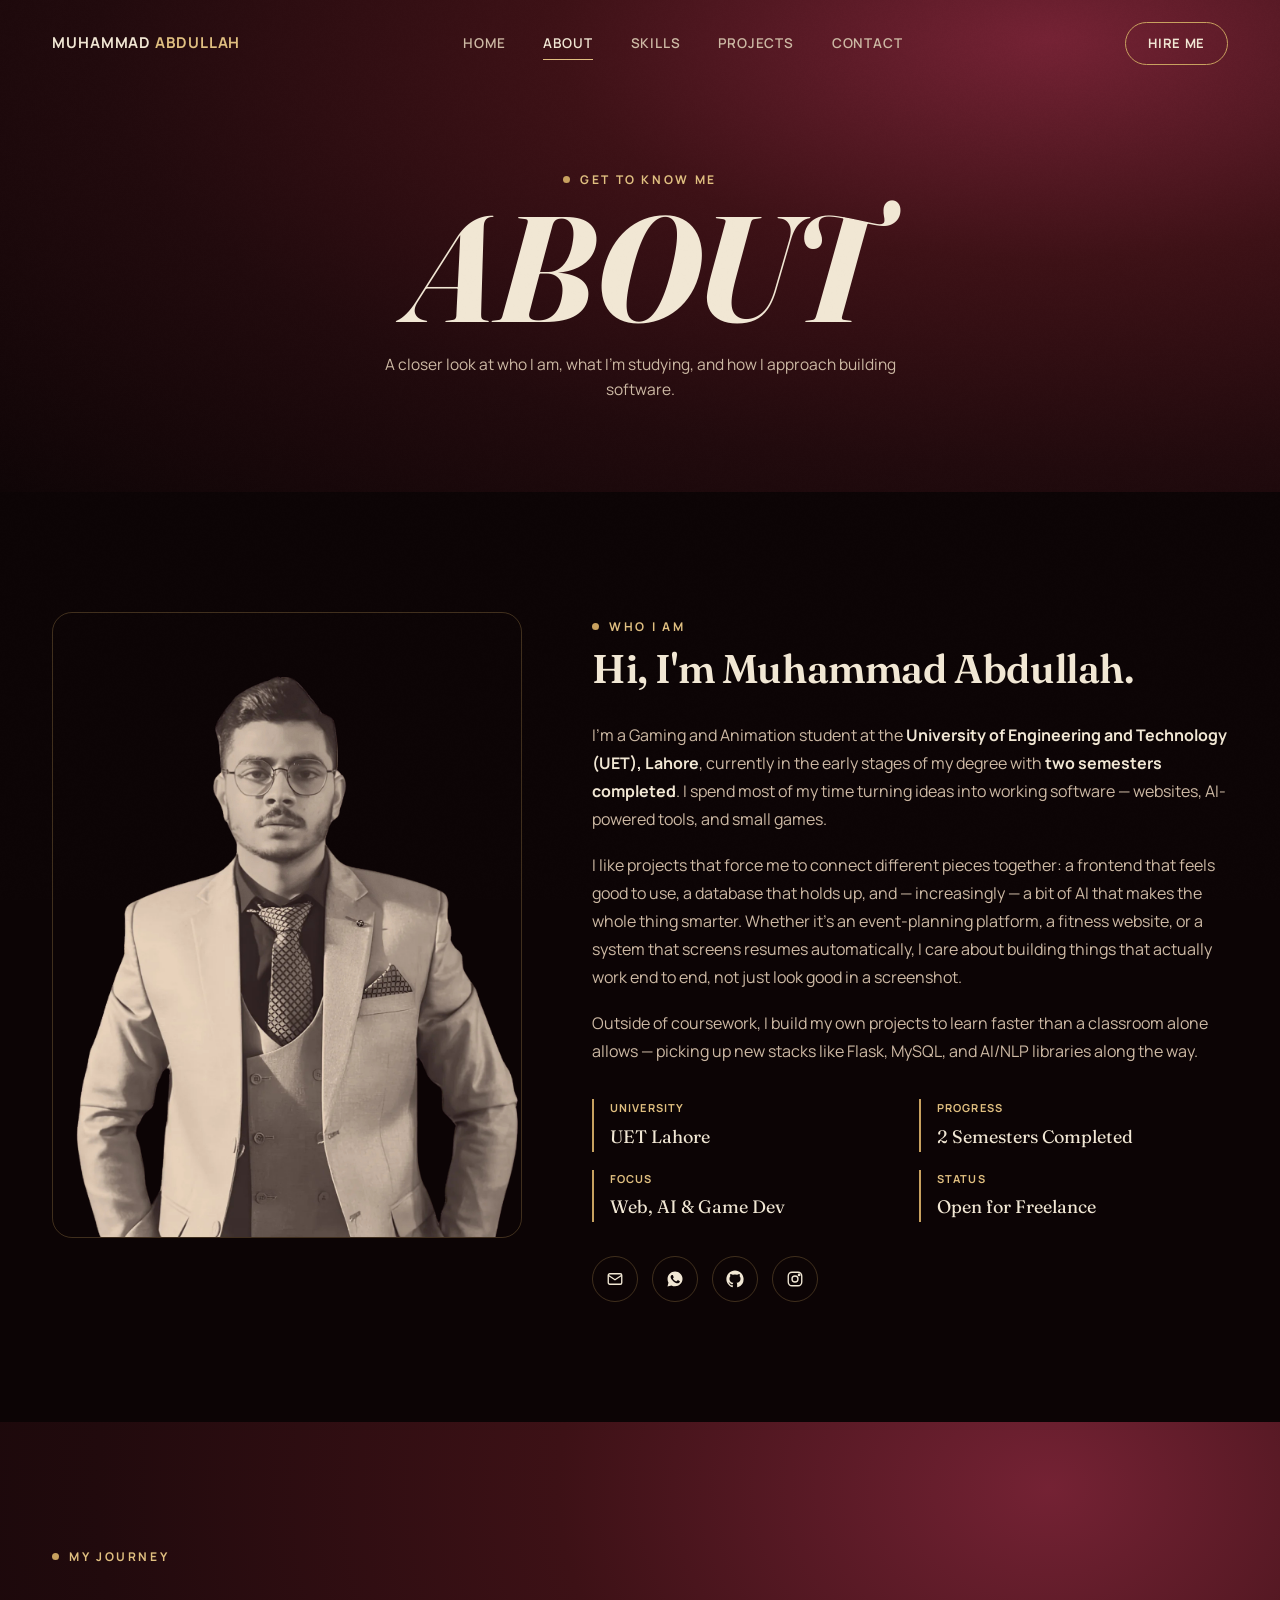
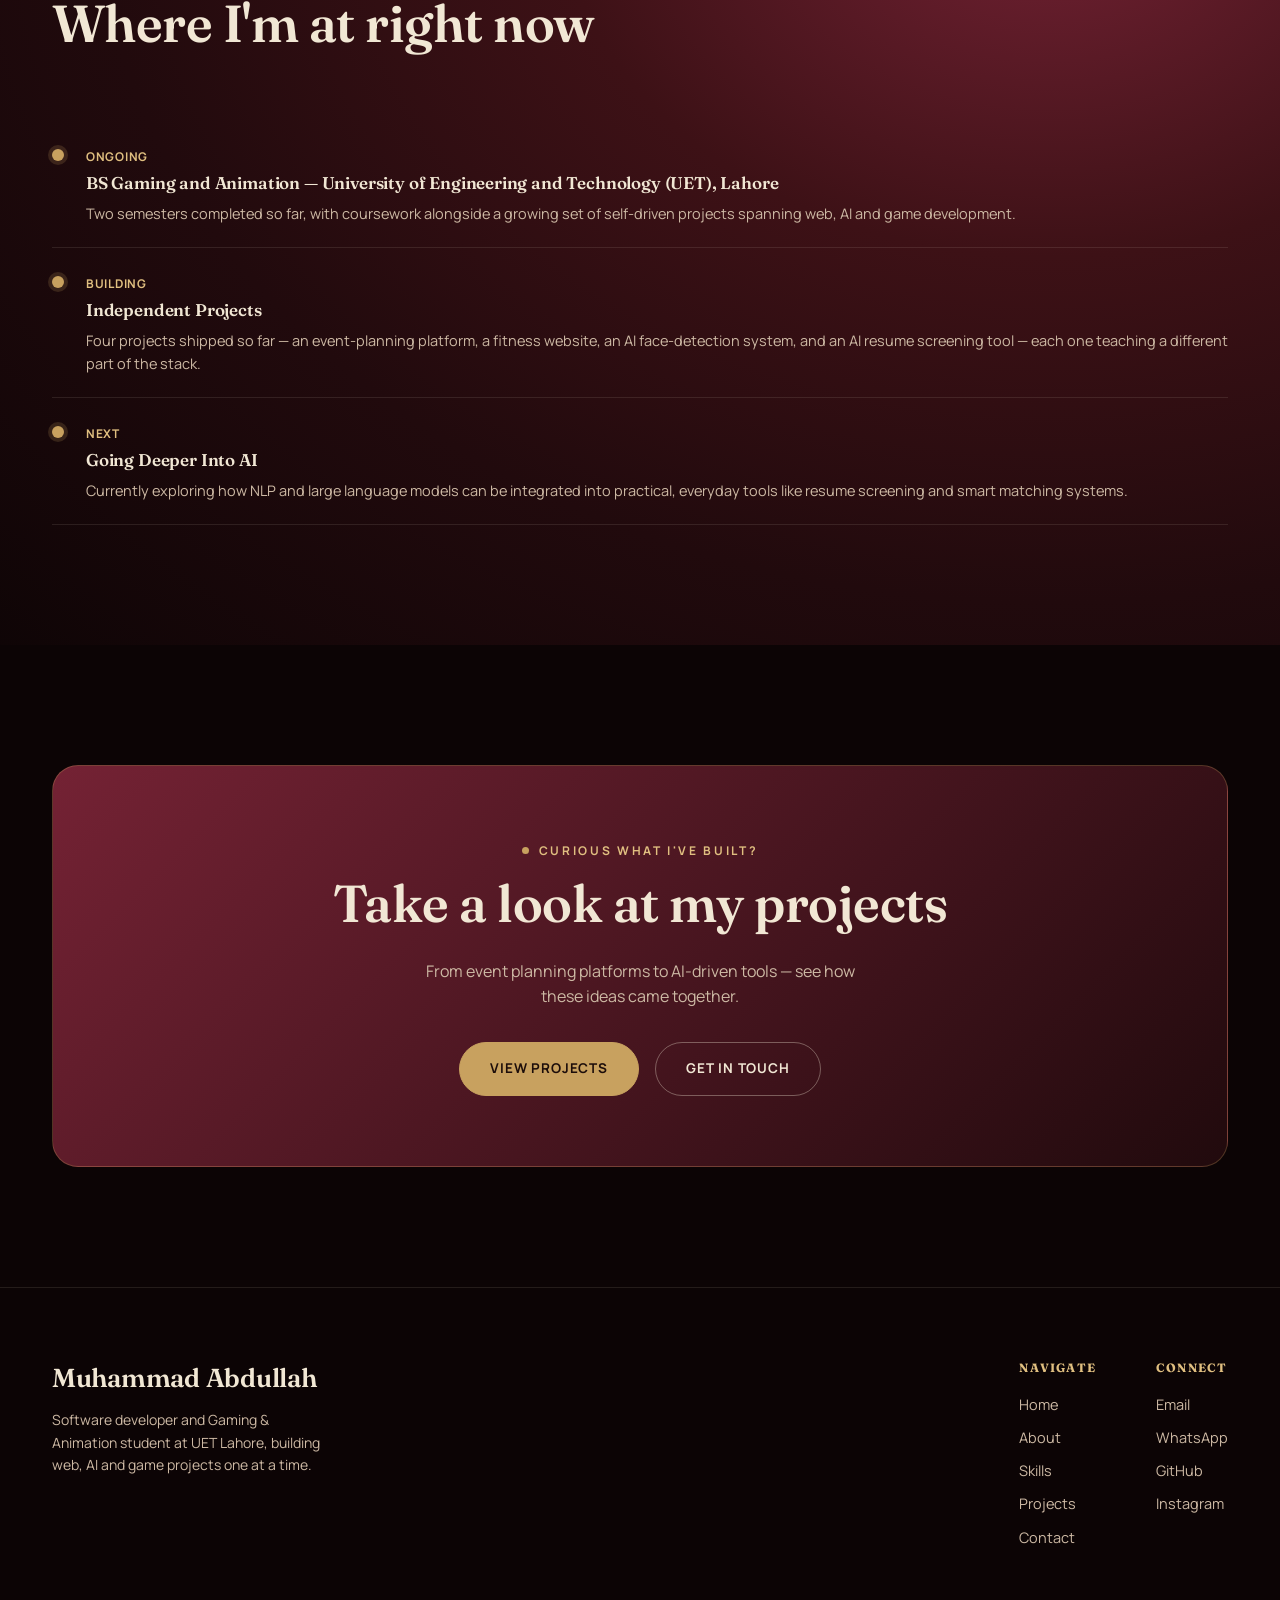
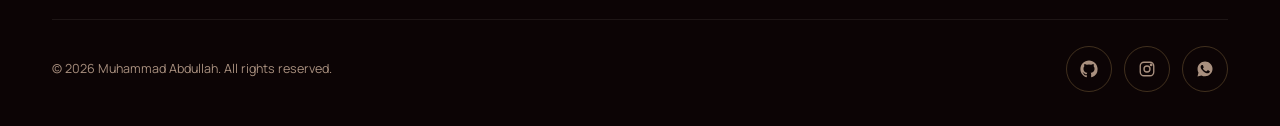
==== about.html @ 15fcba0d "PROTFOLIO" ====
<!DOCTYPE html>
<html lang="en">
<head>
<meta charset="UTF-8">
<meta name="viewport" content="width=device-width, initial-scale=1.0">
<title>About — Muhammad Abdullah</title>
<meta name="description" content="Muhammad Abdullah is a Gaming and Animation student at UET Lahore building web platforms, AI tools and games.">
<link rel="icon" type="image/svg+xml" href="assets/img/favicon.svg">
<link rel="stylesheet" href="css/style.css">
</head>
<body>
<div class="grain"></div>

<nav class="site-nav">
  <div class="wrap nav-inner">
    <a href="index.html" class="logo-mark">
      <span class="logo-text">Muhammad <span>Abdullah</span></span>
    </a>
    <div class="nav-links">
      <a href="index.html">Home</a>
      <a href="about.html">About</a>
      <a href="skills.html">Skills</a>
      <a href="projects.html">Projects</a>
      <a href="contact.html">Contact</a>
    </div>
    <a href="contact.html" class="nav-cta">Hire Me</a>
    <button class="burger" aria-label="Open menu"><span></span><span></span><span></span></button>
  </div>
</nav>

<div class="mobile-menu">
  <a href="index.html">Home</a>
  <a href="about.html">About</a>
  <a href="skills.html">Skills</a>
  <a href="projects.html">Projects</a>
  <a href="contact.html">Contact</a>
</div>

<section class="page-hero bg-maroon">
  <div class="wrap">
    <span class="eyebrow" style="justify-content:center;">Get To Know Me</span>
    <h1 class="hero-giant">ABOUT</h1>
    <p class="page-hero-sub">A closer look at who I am, what I'm studying, and how I approach building software.</p>
  </div>
</section>

<section class="section-pad bg-void">
  <div class="wrap about-grid">
    <div class="about-photo reveal">
      <img src="assets/img/profile/me-duotone.png" alt="Muhammad Abdullah">
    </div>
    <div class="about-text reveal reveal-delay-1">
      <span class="eyebrow">Who I Am</span>
      <h2>Hi, I'm Muhammad Abdullah.</h2>
      <p>I'm a Gaming and Animation student at the <strong>University of Engineering and Technology (UET), Lahore</strong>, currently in the early stages of my degree with <strong>two semesters completed</strong>. I spend most of my time turning ideas into working software — websites, AI-powered tools, and small games.</p>
      <p>I like projects that force me to connect different pieces together: a frontend that feels good to use, a database that holds up, and — increasingly — a bit of AI that makes the whole thing smarter. Whether it's an event-planning platform, a fitness website, or a system that screens resumes automatically, I care about building things that actually work end to end, not just look good in a screenshot.</p>
      <p>Outside of coursework, I build my own projects to learn faster than a classroom alone allows — picking up new stacks like Flask, MySQL, and AI/NLP libraries along the way.</p>

      <div class="fact-grid">
        <div class="fact-item">
          <div class="fl">University</div>
          <div class="fv">UET Lahore</div>
        </div>
        <div class="fact-item">
          <div class="fl">Progress</div>
          <div class="fv">2 Semesters Completed</div>
        </div>
        <div class="fact-item">
          <div class="fl">Focus</div>
          <div class="fv">Web, AI &amp; Game Dev</div>
        </div>
        <div class="fact-item">
          <div class="fl">Status</div>
          <div class="fv">Open for Freelance</div>
        </div>
      </div>

      <div class="about-socials">
        <a class="soc-btn" href="mailto:abdullah.sheikh6471468@gmail.com" aria-label="Email"><svg viewBox="0 0 24 24" fill="none" stroke="currentColor" stroke-width="1.8"><rect x="3" y="5" width="18" height="14" rx="2"></rect><path d="M3 7l9 6 9-6"></path></svg></a>
        <a class="soc-btn" href="https://wa.me/923330480775" target="_blank" rel="noopener" aria-label="WhatsApp"><svg viewBox="0 0 24 24" fill="currentColor"><path d="M12.04 2c-5.5 0-10 4.5-10 10 0 1.77.46 3.43 1.26 4.87L2 22l5.3-1.4a10 10 0 0 0 4.74 1.2h.01c5.5 0 10-4.5 10-10s-4.5-9.8-10.01-9.8zm5.86 14.2c-.25.7-1.45 1.35-2 1.44-.5.08-1.14.1-1.84-.12-.42-.13-.97-.32-1.67-.62-2.94-1.27-4.86-4.24-5-4.44-.15-.2-1.2-1.6-1.2-3.04 0-1.45.76-2.16 1.03-2.45.27-.3.6-.37.8-.37h.58c.18 0 .43-.07.67.51.25.6.85 2.08.92 2.23.08.15.13.33.02.53-.1.2-.16.33-.3.5-.16.2-.32.44-.46.6-.15.15-.3.32-.13.62.17.3.78 1.28 1.67 2.07 1.15 1.02 2.13 1.34 2.44 1.49.3.15.48.13.66-.07.2-.2.8-.9 1.02-1.22.2-.3.42-.25.7-.15.28.1 1.76.83 2.06.98.3.15.5.22.57.35.08.13.08.75-.17 1.45z"></path></svg></a>
        <a class="soc-btn" href="https://github.com/abdullahsheikh6471468-byte" target="_blank" rel="noopener" aria-label="GitHub"><svg viewBox="0 0 24 24" fill="currentColor"><path d="M12 .5C5.73.5.5 5.73.5 12c0 5.08 3.29 9.39 7.86 10.91.57.1.78-.25.78-.55 0-.27-.01-1.17-.02-2.12-3.2.7-3.88-1.36-3.88-1.36-.52-1.33-1.28-1.68-1.28-1.68-1.04-.71.08-.7.08-.7 1.15.08 1.76 1.18 1.76 1.18 1.03 1.75 2.7 1.25 3.36.95.1-.75.4-1.25.72-1.54-2.56-.29-5.25-1.28-5.25-5.7 0-1.26.45-2.29 1.18-3.1-.12-.29-.51-1.46.11-3.05 0 0 .97-.31 3.18 1.18a11 11 0 0 1 5.79 0c2.2-1.49 3.17-1.18 3.17-1.18.63 1.59.24 2.76.12 3.05.74.81 1.18 1.84 1.18 3.1 0 4.43-2.7 5.41-5.27 5.69.41.36.78 1.07.78 2.16 0 1.56-.01 2.82-.01 3.2 0 .3.2.66.79.55A11.5 11.5 0 0 0 23.5 12C23.5 5.73 18.27.5 12 .5z"></path></svg></a>
        <a class="soc-btn" href="https://www.instagram.com/abdullah._.sheikh11/" target="_blank" rel="noopener" aria-label="Instagram"><svg viewBox="0 0 24 24" fill="none" stroke="currentColor" stroke-width="1.8"><rect x="3" y="3" width="18" height="18" rx="5"></rect><circle cx="12" cy="12" r="4"></circle><circle cx="17.5" cy="6.5" r="1"></circle></svg></a>
      </div>
    </div>
  </div>
</section>

<section class="section-pad bg-maroon">
  <div class="wrap">
    <div class="section-head reveal">
      <span class="eyebrow">My Journey</span>
      <h2>Where I'm at right now</h2>
    </div>
    <div class="timeline">
      <div class="tl-item reveal">
        <div class="tl-dot"></div>
        <div>
          <span>Ongoing</span>
          <h4>BS Gaming and Animation — University of Engineering and Technology (UET), Lahore</h4>
          <p>Two semesters completed so far, with coursework alongside a growing set of self-driven projects spanning web, AI and game development.</p>
        </div>
      </div>
      <div class="tl-item reveal reveal-delay-1">
        <div class="tl-dot"></div>
        <div>
          <span>Building</span>
          <h4>Independent Projects</h4>
          <p>Four projects shipped so far — an event-planning platform, a fitness website, an AI face-detection system, and an AI resume screening tool — each one teaching a different part of the stack.</p>
        </div>
      </div>
      <div class="tl-item reveal reveal-delay-2">
        <div class="tl-dot"></div>
        <div>
          <span>Next</span>
          <h4>Going Deeper Into AI</h4>
          <p>Currently exploring how NLP and large language models can be integrated into practical, everyday tools like resume screening and smart matching systems.</p>
        </div>
      </div>
    </div>
  </div>
</section>

<section class="section-pad bg-void">
  <div class="wrap">
    <div class="cta-band reveal">
      <span class="eyebrow" style="justify-content:center;">Curious What I've Built?</span>
      <h2>Take a look at my projects</h2>
      <p>From event planning platforms to AI-driven tools — see how these ideas came together.</p>
      <div class="btn-row">
        <a href="projects.html" class="btn btn-primary">View Projects</a>
        <a href="contact.html" class="btn btn-outline">Get in Touch</a>
      </div>
    </div>
  </div>
</section>

<footer class="site-footer bg-void">
  <div class="wrap">
    <div class="footer-top">
      <div class="footer-brand">
        <h3>Muhammad Abdullah</h3>
        <p>Software developer and Gaming & Animation student at UET Lahore, building web, AI and game projects one at a time.</p>
      </div>
      <div class="footer-links">
        <div class="footer-col">
          <h4>Navigate</h4>
          <a href="index.html">Home</a>
          <a href="about.html">About</a>
          <a href="skills.html">Skills</a>
          <a href="projects.html">Projects</a>
          <a href="contact.html">Contact</a>
        </div>
        <div class="footer-col">
          <h4>Connect</h4>
          <a href="mailto:abdullah.sheikh6471468@gmail.com">Email</a>
          <a href="https://wa.me/923330480775" target="_blank" rel="noopener">WhatsApp</a>
          <a href="https://github.com/abdullahsheikh6471468-byte" target="_blank" rel="noopener">GitHub</a>
          <a href="https://www.instagram.com/abdullah._.sheikh11/" target="_blank" rel="noopener">Instagram</a>
        </div>
      </div>
    </div>
    <div class="footer-bottom">
      <span>&copy; 2026 Muhammad Abdullah. All rights reserved.</span>
      <div class="footer-socials">
        <a class="soc-btn" href="https://github.com/abdullahsheikh6471468-byte" target="_blank" rel="noopener" aria-label="GitHub"><svg viewBox="0 0 24 24" fill="currentColor"><path d="M12 .5C5.73.5.5 5.73.5 12c0 5.08 3.29 9.39 7.86 10.91.57.1.78-.25.78-.55 0-.27-.01-1.17-.02-2.12-3.2.7-3.88-1.36-3.88-1.36-.52-1.33-1.28-1.68-1.28-1.68-1.04-.71.08-.7.08-.7 1.15.08 1.76 1.18 1.76 1.18 1.03 1.75 2.7 1.25 3.36.95.1-.75.4-1.25.72-1.54-2.56-.29-5.25-1.28-5.25-5.7 0-1.26.45-2.29 1.18-3.1-.12-.29-.51-1.46.11-3.05 0 0 .97-.31 3.18 1.18a11 11 0 0 1 5.79 0c2.2-1.49 3.17-1.18 3.17-1.18.63 1.59.24 2.76.12 3.05.74.81 1.18 1.84 1.18 3.1 0 4.43-2.7 5.41-5.27 5.69.41.36.78 1.07.78 2.16 0 1.56-.01 2.82-.01 3.2 0 .3.2.66.79.55A11.5 11.5 0 0 0 23.5 12C23.5 5.73 18.27.5 12 .5z"></path></svg></a>
        <a class="soc-btn" href="https://www.instagram.com/abdullah._.sheikh11/" target="_blank" rel="noopener" aria-label="Instagram"><svg viewBox="0 0 24 24" fill="none" stroke="currentColor" stroke-width="1.8"><rect x="3" y="3" width="18" height="18" rx="5"></rect><circle cx="12" cy="12" r="4"></circle><circle cx="17.5" cy="6.5" r="1"></circle></svg></a>
        <a class="soc-btn" href="https://wa.me/923330480775" target="_blank" rel="noopener" aria-label="WhatsApp"><svg viewBox="0 0 24 24" fill="currentColor"><path d="M12.04 2c-5.5 0-10 4.5-10 10 0 1.77.46 3.43 1.26 4.87L2 22l5.3-1.4a10 10 0 0 0 4.74 1.2h.01c5.5 0 10-4.5 10-10s-4.5-9.8-10.01-9.8zm5.86 14.2c-.25.7-1.45 1.35-2 1.44-.5.08-1.14.1-1.84-.12-.42-.13-.97-.32-1.67-.62-2.94-1.27-4.86-4.24-5-4.44-.15-.2-1.2-1.6-1.2-3.04 0-1.45.76-2.16 1.03-2.45.27-.3.6-.37.8-.37h.58c.18 0 .43-.07.67.51.25.6.85 2.08.92 2.23.08.15.13.33.02.53-.1.2-.16.33-.3.5-.16.2-.32.44-.46.6-.15.15-.3.32-.13.62.17.3.78 1.28 1.67 2.07 1.15 1.02 2.13 1.34 2.44 1.49.3.15.48.13.66-.07.2-.2.8-.9 1.02-1.22.2-.3.42-.25.7-.15.28.1 1.76.83 2.06.98.3.15.5.22.57.35.08.13.08.75-.17 1.45z"></path></svg></a>
      </div>
    </div>
  </div>
</footer>

<script src="js/main.js"></script>
</body>
</html>
---- css/style.css ----
@import url('https://fonts.googleapis.com/css2?family=Fraunces:ital,opsz,wght@0,9..144,300..900;1,9..144,300..900&family=Manrope:wght@400;500;600;700;800&family=Caveat:wght@600;700&display=swap');
:root {
    --void: #0c0405;
    --maroon-deep: #210a0d;
    --maroon: #3d1116;
    --maroon-light: #5c1a22;
    --maroon-soft: #742234;
    --cream: #f1e7d4;
    --cream-dim: #cdb9a4;
    --cream-faint: #a9907f;
    --gold: #c8a15f;
    --gold-bright: #e0bf80;
    --ink: #1c0d0a;
    --glass: rgba(241, 231, 212, 0.06);
    --glass-brd: rgba(200, 161, 95, 0.28);
    --shadow-lg: 0 30px 60px -20px rgba(0, 0, 0, 0.55);
    --ease: cubic-bezier(.16, .84, .44, 1);
    --dur: .7s;
    --maxw: 1240px;
}

* {
    margin: 0;
    padding: 0;
    box-sizing: border-box;
}

html {
    scroll-behavior: smooth;
}

body {
    background: var(--void);
    color: var(--cream);
    font-family: 'Manrope', sans-serif;
    font-size: 16px;
    line-height: 1.6;
    overflow-x: hidden;
    -webkit-font-smoothing: antialiased;
}

img,
video {
    max-width: 100%;
    display: block;
}

a {
    color: inherit;
    text-decoration: none;
}

ul {
    list-style: none;
}

button {
    font-family: inherit;
    cursor: pointer;
    border: none;
    background: none;
    color: inherit;
}

.wrap {
    max-width: var(--maxw);
    margin: 0 auto;
    padding: 0 32px;
}

h1,
h2,
h3,
h4 {
    font-family: 'Fraunces', serif;
    font-weight: 600;
    letter-spacing: -0.01em;
    color: var(--cream);
}

.grain {
    position: fixed;
    inset: 0;
    background: url('../assets/img/noise.png');
    background-size: 220px 220px;
    opacity: 0.05;
    mix-blend-mode: overlay;
    pointer-events: none;
    z-index: 9999;
}

@media (prefers-reduced-motion: reduce) {
    * {
        animation-duration: .01ms !important;
        animation-iteration-count: 1 !important;
        transition-duration: .01ms !important;
        scroll-behavior: auto !important;
    }
}


/* ---------- Reveal on scroll ---------- */

.reveal {
    opacity: 0;
    transform: translateY(28px);
    transition: opacity .8s var(--ease), transform .8s var(--ease);
}

.reveal.is-visible {
    opacity: 1;
    transform: translateY(0);
}

.reveal-delay-1 {
    transition-delay: .08s;
}

.reveal-delay-2 {
    transition-delay: .16s;
}

.reveal-delay-3 {
    transition-delay: .24s;
}

.reveal-delay-4 {
    transition-delay: .32s;
}


/* ---------- Eyebrow / labels ---------- */

.eyebrow {
    display: inline-flex;
    align-items: center;
    gap: 10px;
    font-family: 'Manrope', sans-serif;
    font-size: 12px;
    font-weight: 700;
    letter-spacing: .22em;
    text-transform: uppercase;
    color: var(--gold-bright);
}

.eyebrow::before {
    content: '';
    width: 7px;
    height: 7px;
    border-radius: 50%;
    background: var(--gold);
    flex: none;
}

.eyebrow.dot-right::before {
    display: none;
}

.eyebrow.dot-right::after {
    content: '';
    width: 7px;
    height: 7px;
    border-radius: 50%;
    background: var(--gold);
    flex: none;
}


/* ---------- NAV ---------- */

.site-nav {
    position: fixed;
    top: 0;
    left: 0;
    right: 0;
    z-index: 1000;
    padding: 22px 0;
    transition: background .4s var(--ease), padding .4s var(--ease), box-shadow .4s var(--ease), backdrop-filter .4s var(--ease);
}

.site-nav.scrolled {
    padding: 14px 0;
    background: rgba(12, 4, 5, 0.82);
    backdrop-filter: blur(14px);
    box-shadow: 0 12px 30px -18px rgba(0, 0, 0, 0.6);
    border-bottom: 1px solid rgba(200, 161, 95, 0.14);
}

.nav-inner {
    display: flex;
    align-items: center;
    justify-content: space-between;
}

.logo-mark {
    display: flex;
    align-items: center;
    gap: 12px;
    font-family: 'Manrope', sans-serif;
}

.logo-text {
    font-weight: 700;
    font-size: 15px;
    letter-spacing: .06em;
    text-transform: uppercase;
    color: var(--cream);
}

.logo-text span {
    color: var(--gold-bright);
}

.nav-links {
    display: flex;
    align-items: center;
    gap: 38px;
}

.nav-links a {
    font-size: 13.5px;
    font-weight: 600;
    letter-spacing: .06em;
    text-transform: uppercase;
    color: var(--cream-dim);
    position: relative;
    padding: 4px 0;
    transition: color .3s var(--ease);
}

.nav-links a::after {
    content: '';
    position: absolute;
    left: 0;
    bottom: -2px;
    width: 0;
    height: 1px;
    background: var(--gold-bright);
    transition: width .35s var(--ease);
}

.nav-links a:hover,
.nav-links a.active {
    color: var(--cream);
}

.nav-links a:hover::after,
.nav-links a.active::after {
    width: 100%;
}

.nav-cta {
    padding: 10px 22px;
    border-radius: 100px;
    border: 1px solid var(--gold);
    font-size: 13px;
    font-weight: 700;
    letter-spacing: .05em;
    text-transform: uppercase;
    color: var(--cream);
    transition: background .3s var(--ease), color .3s var(--ease);
}

.nav-cta:hover {
    background: var(--gold);
    color: var(--ink);
}

.burger {
    display: none;
    flex-direction: column;
    gap: 5px;
    width: 30px;
    z-index: 1200;
}

.burger span {
    height: 2px;
    width: 100%;
    background: var(--cream);
    transition: transform .35s var(--ease), opacity .35s var(--ease);
}

.burger.open span:nth-child(1) {
    transform: translateY(7px) rotate(45deg);
}

.burger.open span:nth-child(2) {
    opacity: 0;
}

.burger.open span:nth-child(3) {
    transform: translateY(-7px) rotate(-45deg);
}

.mobile-menu {
    position: fixed;
    inset: 0;
    background: var(--maroon-deep);
    z-index: 1100;
    display: flex;
    flex-direction: column;
    align-items: center;
    justify-content: center;
    gap: 26px;
    transform: translateY(-100%);
    transition: transform .5s var(--ease);
}

.mobile-menu.open {
    transform: translateY(0);
}

.mobile-menu a {
    font-family: 'Fraunces', serif;
    font-size: 34px;
    color: var(--cream);
    opacity: 0;
    transform: translateY(14px);
    transition: opacity .5s var(--ease), transform .5s var(--ease);
}

.mobile-menu.open a {
    opacity: 1;
    transform: translateY(0);
}

.mobile-menu a:nth-child(1) {
    transition-delay: .08s;
}

.mobile-menu a:nth-child(2) {
    transition-delay: .14s;
}

.mobile-menu a:nth-child(3) {
    transition-delay: .20s;
}

.mobile-menu a:nth-child(4) {
    transition-delay: .26s;
}

.mobile-menu a:nth-child(5) {
    transition-delay: .32s;
}


/* ---------- Buttons ---------- */

.btn {
    display: inline-flex;
    align-items: center;
    gap: 10px;
    padding: 15px 30px;
    border-radius: 100px;
    font-size: 13.5px;
    font-weight: 700;
    letter-spacing: .06em;
    text-transform: uppercase;
    transition: transform .35s var(--ease), box-shadow .35s var(--ease), background .35s var(--ease), color .35s var(--ease), border-color .35s var(--ease);
    white-space: nowrap;
}

.btn-primary {
    background: var(--gold);
    color: var(--ink);
    border: 1px solid var(--gold);
}

.btn-primary:hover {
    transform: translateY(-3px);
    box-shadow: 0 16px 30px -10px rgba(200, 161, 95, 0.45);
}

.btn-outline {
    background: transparent;
    color: var(--cream);
    border: 1px solid rgba(241, 231, 212, 0.35);
}

.btn-outline:hover {
    border-color: var(--gold-bright);
    color: var(--gold-bright);
    transform: translateY(-3px);
}

.btn-disabled {
    background: transparent;
    color: var(--cream-faint);
    border: 1px dashed rgba(205, 185, 164, 0.4);
    cursor: not-allowed;
}

.btn svg {
    width: 16px;
    height: 16px;
    flex: none;
}


/* ---------- Background helpers ---------- */

.bg-maroon {
    background: radial-gradient(120% 140% at 82% 8%, var(--maroon-soft) 0%, var(--maroon) 32%, var(--maroon-deep) 62%, var(--void) 100%);
    position: relative;
}

.bg-void {
    background: var(--void);
}

.section-pad {
    padding: 120px 0;
}

@media(max-width:768px) {
    .section-pad {
        padding: 80px 0;
    }
}


/* ---------- HERO (home) ---------- */

.hero {
    position: relative;
    min-height: 100vh;
    display: flex;
    flex-direction: column;
    justify-content: center;
    padding-top: min(84px, 9vh);
    padding-bottom: min(20px, 2.4vh);
    overflow: hidden;
    gap: 0;
}

.hero-top-row {
    display: flex;
    justify-content: space-between;
    align-items: center;
    margin-bottom: min(16px, 1.8vh);
}


/* ===== EDIT HERE: rectangle width/height ===== */

.hero-frame-outer {
    width: 100%;
    padding: 0 clamp(10px, 2vw, 24px);
}


/* side gap of the rectangle from screen edge */

.hero-frame {
    position: relative;
    width: 100%;
    min-height: clamp(300px, 42vh, 460px);
    /* <-- rectangle height: raise/lower these numbers */
    display: flex;
    align-items: center;
    justify-content: center;
    border: 1px solid var(--glass-brd);
    border-radius: 28px;
    background: linear-gradient(180deg, rgba(241, 231, 212, 0.05), rgba(241, 231, 212, 0.015));
    padding: clamp(20px, 4vh, 40px) clamp(16px, 4vw, 40px);
    box-shadow: var(--shadow-lg), inset 0 1px 0 rgba(241, 231, 212, 0.06);
    overflow: hidden;
    --mx: 50%;
    --my: 50%;
}

.hero-frame::before {
    content: '';
    position: absolute;
    inset: 0;
    z-index: 0;
    pointer-events: none;
    background: radial-gradient(320px circle at var(--mx) var(--my), rgba(200, 161, 95, 0.22), transparent 70%);
    transition: background .15s linear;
}


/* ===== Ambient skill words: behind everything, fade in/out at fixed spots, randomised timing ===== */

.skill-chip {
    position: absolute;
    z-index: 1;
    display: inline-flex;
    align-items: center;
    gap: 8px;
    padding: 9px 16px;
    border-radius: 100px;
    background: rgba(12, 4, 5, 0.4);
    border: 1px solid rgba(200, 161, 95, 0.18);
    font-size: 11.5px;
    font-weight: 700;
    letter-spacing: .05em;
    text-transform: uppercase;
    color: var(--cream-dim);
    opacity: 0;
    pointer-events: none;
    animation: chipGhost 9s ease-in-out infinite;
}

.skill-chip svg {
    width: 14px;
    height: 14px;
    color: var(--gold);
    flex: none;
}

@keyframes chipGhost {
    0%,
    100% {
        opacity: 0;
    }
    12% {
        opacity: .4;
    }
    30% {
        opacity: .4;
    }
    45% {
        opacity: 0;
    }
}

.chip-1 {
    top: 10%;
    left: 6%;
    animation-duration: 8s;
    animation-delay: .3s;
}

.chip-2 {
    top: 16%;
    right: 8%;
    animation-duration: 10s;
    animation-delay: 3.2s;
}

.chip-3 {
    bottom: 14%;
    left: 10%;
    animation-duration: 9s;
    animation-delay: 5.6s;
}

.chip-4 {
    bottom: 10%;
    right: 14%;
    animation-duration: 11s;
    animation-delay: 1.8s;
}

.chip-5 {
    top: 44%;
    left: 2%;
    animation-duration: 9.5s;
    animation-delay: 7s;
}

.hero-title-wrap {
    position: relative;
    z-index: 2;
    display: flex;
    align-items: center;
    justify-content: center;
    width: 100%;
}


/* ===== EDIT HERE: PORTFOLIO text size (min, preferred, max) ===== */

.hero-giant {
    position: relative;
    font-family: 'Fraunces', serif;
    font-weight: 700;
    font-style: italic;
    font-size: 120px;
    /* base size, JS scales this to fit */
    line-height: .86;
    letter-spacing: -0.01em;
    color: var(--cream);
    text-align: center;
    white-space: nowrap;
    display: inline-block;
    margin: min(6px, 1vh) 0;
    user-select: none;
}

.hero-photo-center {
    position: absolute;
    top: 50%;
    left: 50%;
    transform: translate(-50%, -50%);
    z-index: 5;
    opacity: 0;
    animation: heroPhotoIn .9s var(--ease) .2s forwards;
    transition: transform .3s ease-out;
    transform-style: preserve-3d;
    perspective: 600px;
}

@keyframes heroPhotoIn {
    from {
        opacity: 0;
    }
    to {
        opacity: 1;
    }
}


/* ===== EDIT HERE: photo size (width) & vertical position ===== */

.hero-photo-frame {
    position: relative;
    width: clamp(170px, 19vw, 280px);
    aspect-ratio: 3/4;
    top: 2%;
    border-radius: 8px;
}

.hero-photo-frame img {
    width: 100%;
    height: 100%;
    object-fit: cover;
    object-position: top center;
    border-radius: 8px;
    box-shadow: 0 24px 55px -14px rgba(0, 0, 0, 0.65);
}

.badge-ring {
    position: absolute;
    bottom: 18px;
    right: -38px;
    width: min(88px, 9vw);
    height: min(88px, 9vw);
    z-index: 5;
}

.badge-ring svg {
    width: 100%;
    height: 100%;
}

.badge-spin {
    animation: spin 14s linear infinite;
    transform-origin: 56px 56px;
}

@keyframes spin {
    to {
        transform: rotate(360deg);
    }
}

.badge-ring .ring-center {
    position: absolute;
    inset: 0;
    display: flex;
    align-items: center;
    justify-content: center;
}

.badge-ring .ring-center svg {
    width: 16px;
    height: 16px;
}

.hero-body {
    display: grid;
    grid-template-columns: 1fr 1fr;
    gap: 40px;
    align-items: center;
    margin-top: min(24px, 2.6vh);
    position: relative;
}

.hero-col-left {
    padding-bottom: 0;
}

.cat-list {
    margin-bottom: min(22px, 2.4vh);
    display: flex;
    flex-wrap: wrap;
    gap: 8px 22px;
}

.cat-list li {
    display: flex;
    align-items: center;
    gap: 10px;
    font-size: 12.5px;
    font-weight: 700;
    letter-spacing: .08em;
    text-transform: uppercase;
    color: var(--cream-dim);
    padding: 0;
    border-bottom: none;
}

.cat-list li::before {
    content: '';
    width: 6px;
    height: 6px;
    background: var(--gold);
    flex: none;
}

.quote-block {
    max-width: 320px;
}

.quote-mark {
    font-family: 'Fraunces', serif;
    font-size: 28px;
    color: var(--gold);
    line-height: 1;
}

.quote-block p {
    font-family: 'Fraunces', serif;
    font-style: italic;
    font-size: 15px;
    color: var(--cream);
    line-height: 1.45;
    margin: 4px 0 0;
}

.hero-col-right {
    padding-bottom: 0;
    text-align: right;
}

.hero-name {
    font-family: 'Fraunces', serif;
    font-weight: 600;
    font-size: clamp(22px, 2.6vw, 32px);
    line-height: 1.08;
    color: var(--cream);
}

.hero-role {
    font-size: 12px;
    font-weight: 700;
    letter-spacing: .1em;
    text-transform: uppercase;
    color: var(--gold-bright);
    margin-top: 6px;
}

.hero-blurb {
    color: var(--cream-dim);
    font-size: 13.5px;
    margin-top: 8px;
    max-width: 320px;
    margin-left: auto;
    line-height: 1.5;
}

.stat-row {
    display: flex;
    flex-direction: row;
    gap: 22px;
    margin-top: 14px;
    align-items: center;
    justify-content: flex-end;
}

.stat-item {
    display: flex;
    align-items: center;
    gap: 10px;
}

.stat-icon {
    width: 32px;
    height: 32px;
    border-radius: 50%;
    border: 1px solid var(--glass-brd);
    display: flex;
    align-items: center;
    justify-content: center;
    flex: none;
    background: var(--glass);
}

.stat-icon svg {
    width: 14px;
    height: 14px;
    color: var(--gold);
}

.stat-num {
    font-family: 'Fraunces', serif;
    font-weight: 700;
    font-size: 17px;
    color: var(--cream);
    line-height: 1;
}

.stat-label {
    font-size: 10px;
    color: var(--cream-dim);
    letter-spacing: .02em;
}

.hero-cta-row {
    display: flex;
    gap: 14px;
    margin-top: 16px;
    justify-content: flex-end;
}

.hero-cta-row .btn {
    padding: 12px 24px;
    font-size: 12.5px;
}

.scroll-cue {
    position: absolute;
    bottom: 14px;
    left: 50%;
    transform: translateX(-50%);
    display: flex;
    flex-direction: column;
    align-items: center;
    gap: 6px;
    font-size: 10px;
    letter-spacing: .15em;
    text-transform: uppercase;
    color: var(--cream-faint);
}

.scroll-cue .line {
    width: 1px;
    height: 20px;
    background: linear-gradient(180deg, var(--gold), transparent);
    animation: scrollcue 1.8s ease-in-out infinite;
}

@keyframes scrollcue {
    0% {
        opacity: 0;
        transform: scaleY(0.2);
    }
    50% {
        opacity: 1;
        transform: scaleY(1);
    }
    100% {
        opacity: 0;
        transform: scaleY(0.2);
    }
}

@media(max-width:1000px) {
    .hero {
        padding-top: min(88px, 11vh);
    }
    .hero-frame {
        min-height: clamp(280px, 50vh, 420px);
        padding: 56px 16px 32px;
        border-radius: 20px;
    }
    .chip-3,
    .chip-4,
    .chip-5 {
        display: none;
    }
    .hero-body {
        grid-template-columns: 1fr;
        gap: 22px;
        text-align: center;
        margin-top: 20px;
    }
    .hero-col-left,
    .hero-col-right {
        text-align: center;
        padding-bottom: 0;
    }
    .cat-list {
        justify-content: center;
    }
    .quote-block {
        margin: 0 auto;
    }
    .stat-row {
        justify-content: center;
    }
    .hero-cta-row {
        justify-content: center;
        flex-wrap: wrap;
    }
    .hero-blurb {
        margin-left: auto;
        margin-right: auto;
    }
    .hero-photo-frame {
        width: clamp(110px, 26vw, 180px);
    }
}

@media(max-width:520px) {
    .badge-ring {
        display: none;
    }
    .scroll-cue {
        display: none;
    }
    .chip-1,
    .chip-2 {
        font-size: 10px;
        padding: 7px 12px;
    }
    .hero-frame {
        padding: 46px 10px 26px;
        --mx: 8%;
        --my: 92%;
    }
}

@media(max-height:750px) and (min-width:1001px) {
    .hero {
        padding-top: 64px;
        padding-bottom: 16px;
    }
    .hero-giant {
        font-size: clamp(48px, 14vh, 170px);
    }
    .hero-frame {
        min-height: clamp(260px, 38vh, 380px);
        padding: 24px clamp(16px, 4vw, 40px);
    }
    .hero-body {
        margin-top: 18px;
    }
}


/* ---------- Page hero band (about/skills/projects/contact) ---------- */

.page-hero {
    position: relative;
    padding: 170px 0 90px;
    overflow: hidden;
    text-align: center;
}

.page-hero .hero-giant {
    font-size: clamp(56px, 12vw, 150px);
    margin-top: 14px;
}

.page-hero .eyebrow {
    display: flex;
    justify-content: center;
}

.page-hero-sub {
    max-width: 560px;
    margin: 14px auto 0;
    color: var(--cream-dim);
    font-size: 15.5px;
}


/* ---------- What I do / intro cards ---------- */

.icon-card-grid {
    display: grid;
    grid-template-columns: repeat(3, 1fr);
    gap: 26px;
    margin-top: 56px;
}

.icon-card {
    background: var(--glass);
    border: 1px solid var(--glass-brd);
    border-radius: 18px;
    padding: 34px 28px;
    transition: transform .4s var(--ease), border-color .4s var(--ease), background .4s var(--ease);
}

.icon-card:hover {
    transform: translateY(-6px);
    border-color: var(--gold);
    background: rgba(241, 231, 212, 0.09);
}

.icon-card .ic {
    width: 54px;
    height: 54px;
    border-radius: 50%;
    border: 1px solid var(--glass-brd);
    display: flex;
    align-items: center;
    justify-content: center;
    margin-bottom: 22px;
}

.icon-card .ic svg {
    width: 24px;
    height: 24px;
    color: var(--gold);
}

.icon-card h3 {
    font-size: 20px;
    margin-bottom: 10px;
}

.icon-card p {
    color: var(--cream-dim);
    font-size: 14.5px;
    line-height: 1.6;
}

@media(max-width:900px) {
    .icon-card-grid {
        grid-template-columns: 1fr;
    }
}


/* ---------- Section headers ---------- */

.section-head {
    max-width: 640px;
    margin-bottom: 56px;
}

.section-head h2 {
    font-size: clamp(32px, 4.4vw, 52px);
    margin-top: 14px;
}

.section-head p {
    color: var(--cream-dim);
    margin-top: 14px;
    font-size: 15.5px;
}

.section-head.center {
    margin-left: auto;
    margin-right: auto;
    text-align: center;
}

.section-head.center .eyebrow {
    justify-content: center;
    width: 100%;
}


/* ---------- Featured projects preview ---------- */

.preview-grid {
    display: grid;
    grid-template-columns: repeat(3, 1fr);
    gap: 26px;
}

.preview-card {
    border-radius: 18px;
    overflow: hidden;
    position: relative;
    aspect-ratio: 4/5;
    border: 1px solid var(--glass-brd);
}

.preview-card img {
    width: 100%;
    height: 100%;
    object-fit: cover;
    transition: transform .6s var(--ease);
}

.preview-card:hover img {
    transform: scale(1.08);
}

.preview-card .pc-overlay {
    position: absolute;
    inset: 0;
    background: linear-gradient(180deg, rgba(12, 4, 5, 0) 30%, rgba(12, 4, 5, 0.92) 100%);
    display: flex;
    flex-direction: column;
    justify-content: flex-end;
    padding: 24px;
}

.preview-card .pc-tag {
    font-size: 11px;
    letter-spacing: .12em;
    text-transform: uppercase;
    color: var(--gold-bright);
    font-weight: 700;
}

.preview-card h3 {
    font-size: 22px;
    margin-top: 8px;
}

.preview-card .pc-arrow {
    position: absolute;
    top: 20px;
    right: 20px;
    width: 38px;
    height: 38px;
    border-radius: 50%;
    background: rgba(12, 4, 5, 0.55);
    border: 1px solid var(--glass-brd);
    display: flex;
    align-items: center;
    justify-content: center;
    transition: background .35s var(--ease), transform .35s var(--ease);
}

.preview-card:hover .pc-arrow {
    background: var(--gold);
    transform: rotate(45deg);
}

.preview-card .pc-arrow svg {
    width: 16px;
    height: 16px;
}

@media(max-width:900px) {
    .preview-grid {
        grid-template-columns: 1fr;
    }
}

.preview-card.logo-card {
    display: flex;
    align-items: center;
    justify-content: center;
    padding: 20px;
    background: radial-gradient(120% 120% at 30% 20%, var(--maroon-soft) 0%, var(--maroon) 45%, var(--maroon-deep) 100%);
}

.preview-card.logo-card .logo-tile {
    width: 88%;
    max-width: 300px;
    aspect-ratio: 1;
    border-radius: 20px;
    overflow: hidden;
    display: flex;
    align-items: center;
    justify-content: center;
    background: var(--cream);
    box-shadow: 0 20px 40px -14px rgba(0, 0, 0, 0.5);
    transition: transform .5s var(--ease);
}

.preview-card.logo-card:hover .logo-tile {
    transform: scale(1.06) translateY(-4px);
}

.preview-card.logo-card .logo-tile img {
    width: 88%;
    height: 88%;
    object-fit: contain;
}


/* ---------- CTA band ---------- */

.cta-band {
    border-radius: 26px;
    padding: 70px 50px;
    text-align: center;
    position: relative;
    overflow: hidden;
    background: linear-gradient(135deg, var(--maroon-soft), var(--maroon-deep));
    border: 1px solid var(--glass-brd);
}

.cta-band h2 {
    font-size: clamp(30px, 5vw, 52px);
}

.cta-band p {
    color: var(--cream-dim);
    margin-top: 14px;
    max-width: 440px;
    margin-left: auto;
    margin-right: auto;
}

.cta-band .btn-row {
    display: flex;
    justify-content: center;
    gap: 16px;
    margin-top: 32px;
    flex-wrap: wrap;
}


/* ---------- About page ---------- */

.about-grid {
    display: grid;
    grid-template-columns: 0.85fr 1.15fr;
    gap: 70px;
    align-items: start;
}

.about-photo {
    border-radius: 20px;
    overflow: hidden;
    border: 1px solid var(--glass-brd);
    position: sticky;
    top: 120px;
}

.about-photo img {
    aspect-ratio: 3/4;
    object-fit: cover;
}

.about-text h2 {
    font-size: clamp(28px, 3.6vw, 40px);
    margin-bottom: 20px;
}

.about-text p {
    color: var(--cream-dim);
    font-size: 16px;
    margin-bottom: 18px;
    line-height: 1.75;
}

.about-text strong {
    color: var(--cream);
}

.fact-grid {
    display: grid;
    grid-template-columns: 1fr 1fr;
    gap: 18px;
    margin: 34px 0;
}

.fact-item {
    border-left: 2px solid var(--gold);
    padding-left: 16px;
}

.fact-item .fl {
    font-size: 11px;
    letter-spacing: .1em;
    text-transform: uppercase;
    color: var(--gold-bright);
    font-weight: 700;
}

.fact-item .fv {
    font-family: 'Fraunces', serif;
    font-size: 18px;
    margin-top: 6px;
    color: var(--cream);
}

.about-socials {
    display: flex;
    gap: 14px;
    margin-top: 30px;
    flex-wrap: wrap;
}

.soc-btn {
    width: 46px;
    height: 46px;
    border-radius: 50%;
    border: 1px solid var(--glass-brd);
    display: flex;
    align-items: center;
    justify-content: center;
    transition: border-color .3s var(--ease), background .3s var(--ease), transform .3s var(--ease);
}

.soc-btn:hover {
    border-color: var(--gold);
    background: var(--glass);
    transform: translateY(-3px);
}

.soc-btn svg {
    width: 18px;
    height: 18px;
}

@media(max-width:900px) {
    .about-grid {
        grid-template-columns: 1fr;
        gap: 40px;
    }
    .about-photo {
        position: static;
        max-width: 320px;
        margin: 0 auto;
    }
    .fact-grid {
        grid-template-columns: 1fr;
    }
}


/* ---------- Timeline (about) ---------- */

.timeline {
    margin-top: 10px;
}

.tl-item {
    display: flex;
    gap: 22px;
    padding: 22px 0;
    border-bottom: 1px solid rgba(241, 231, 212, 0.1);
}

.tl-dot {
    width: 12px;
    height: 12px;
    border-radius: 50%;
    background: var(--gold);
    margin-top: 6px;
    flex: none;
    box-shadow: 0 0 0 4px rgba(200, 161, 95, 0.18);
}

.tl-item h4 {
    font-size: 17px;
    margin-bottom: 4px;
}

.tl-item span {
    font-size: 12px;
    color: var(--gold-bright);
    letter-spacing: .06em;
    text-transform: uppercase;
    font-weight: 700;
}

.tl-item p {
    color: var(--cream-dim);
    font-size: 14.5px;
    margin-top: 6px;
}


/* ---------- Skills page ---------- */

.skills-grid {
    display: grid;
    grid-template-columns: repeat(3, 1fr);
    gap: 24px;
}

.skill-card {
    background: var(--glass);
    border: 1px solid var(--glass-brd);
    border-radius: 18px;
    padding: 30px 26px;
    transition: transform .4s var(--ease), border-color .4s var(--ease);
}

.skill-card:hover {
    transform: translateY(-6px);
    border-color: var(--gold);
}

.skill-card .ic {
    width: 48px;
    height: 48px;
    border-radius: 12px;
    border: 1px solid var(--glass-brd);
    display: flex;
    align-items: center;
    justify-content: center;
    margin-bottom: 18px;
}

.skill-card .ic svg {
    width: 22px;
    height: 22px;
    color: var(--gold);
}

.skill-card h3 {
    font-size: 19px;
    margin-bottom: 14px;
}

.chip-row {
    display: flex;
    flex-wrap: wrap;
    gap: 8px;
}

.chip {
    font-size: 12px;
    padding: 6px 13px;
    border-radius: 100px;
    border: 1px solid var(--glass-brd);
    color: var(--cream-dim);
    letter-spacing: .02em;
}

@media(max-width:900px) {
    .skills-grid {
        grid-template-columns: 1fr 1fr;
    }
}

@media(max-width:560px) {
    .skills-grid {
        grid-template-columns: 1fr;
    }
}

.approach-row {
    display: grid;
    grid-template-columns: repeat(4, 1fr);
    gap: 20px;
    margin-top: 90px;
}

.approach-item {
    text-align: center;
    padding: 10px;
}

.approach-item .num {
    font-family: 'Fraunces', serif;
    font-style: italic;
    font-size: 34px;
    color: var(--gold);
}

.approach-item h4 {
    font-size: 15.5px;
    margin: 12px 0 8px;
}

.approach-item p {
    font-size: 13.5px;
    color: var(--cream-dim);
}

@media(max-width:900px) {
    .approach-row {
        grid-template-columns: 1fr 1fr;
    }
}

@media(max-width:560px) {
    .approach-row {
        grid-template-columns: 1fr;
    }
}


/* ---------- Projects page ---------- */

.project-block {
    display: grid;
    grid-template-columns: 1.15fr 1fr;
    gap: 60px;
    align-items: center;
    padding: 70px 0;
    border-bottom: 1px solid rgba(241, 231, 212, 0.1);
}

.project-block:last-child {
    border-bottom: none;
}

.project-block.reverse {
    grid-template-columns: 1fr 1.15fr;
}

.project-block.reverse .project-media {
    order: 2;
}

.project-block.reverse .project-info {
    order: 1;
}

.project-media {
    position: relative;
    border-radius: 20px;
    overflow: hidden;
    border: 1px solid var(--glass-brd);
    box-shadow: var(--shadow-lg);
}

.media-stage {
    position: relative;
    aspect-ratio: 16/10;
    background: var(--maroon-deep);
    overflow: hidden;
}

.media-stage video,
.media-stage img {
    position: absolute;
    inset: 0;
    width: 100%;
    height: 100%;
    object-fit: cover;
}

.media-play {
    position: absolute;
    inset: 0;
    display: flex;
    align-items: center;
    justify-content: center;
    background: rgba(12, 4, 5, 0.28);
    opacity: 1;
    transition: opacity .35s var(--ease);
    cursor: pointer;
}

.media-play.hidden {
    opacity: 0;
    pointer-events: none;
}

.media-play .play-circle {
    width: 64px;
    height: 64px;
    border-radius: 50%;
    background: rgba(241, 231, 212, 0.92);
    display: flex;
    align-items: center;
    justify-content: center;
    transition: transform .3s var(--ease);
}

.media-play:hover .play-circle {
    transform: scale(1.08);
}

.media-play svg {
    width: 22px;
    height: 22px;
    color: var(--ink);
    margin-left: 3px;
}

.thumb-row {
    display: flex;
    gap: 8px;
    padding: 12px;
    background: var(--maroon-deep);
    overflow-x: auto;
}

.thumb-row img {
    width: 64px;
    height: 44px;
    object-fit: cover;
    border-radius: 6px;
    flex: none;
    cursor: pointer;
    border: 1.5px solid transparent;
    transition: border-color .25s var(--ease), opacity .25s var(--ease);
    opacity: .7;
}

.thumb-row img:hover,
.thumb-row img.active {
    border-color: var(--gold);
    opacity: 1;
}

.project-info .p-index {
    font-family: 'Fraunces', serif;
    font-style: italic;
    color: var(--gold);
    font-size: 16px;
}

.project-info h3 {
    font-size: clamp(26px, 3.4vw, 36px);
    margin: 10px 0 16px;
}

.project-info p {
    color: var(--cream-dim);
    font-size: 15.5px;
    line-height: 1.7;
    margin-bottom: 20px;
}

.tag-row {
    display: flex;
    flex-wrap: wrap;
    gap: 8px;
    margin-bottom: 26px;
}

.btn-group {
    display: flex;
    gap: 14px;
    flex-wrap: wrap;
}

@media(max-width:900px) {
    .project-block,
    .project-block.reverse {
        grid-template-columns: 1fr;
        gap: 30px;
    }
    .project-block.reverse .project-media,
    .project-block.reverse .project-info {
        order: unset;
    }
    .project-block {
        padding: 50px 0;
    }
}


/* ---------- Lightbox ---------- */

.lightbox {
    position: fixed;
    inset: 0;
    background: rgba(8, 3, 4, 0.94);
    z-index: 2000;
    display: flex;
    align-items: center;
    justify-content: center;
    opacity: 0;
    pointer-events: none;
    transition: opacity .35s var(--ease);
}

.lightbox.open {
    opacity: 1;
    pointer-events: auto;
}

.lightbox img {
    max-width: 88vw;
    max-height: 82vh;
    border-radius: 8px;
    box-shadow: var(--shadow-lg);
}

.lightbox-close {
    position: absolute;
    top: 26px;
    right: 32px;
    width: 44px;
    height: 44px;
    border-radius: 50%;
    border: 1px solid var(--glass-brd);
    display: flex;
    align-items: center;
    justify-content: center;
}

.lightbox-nav {
    position: absolute;
    top: 50%;
    transform: translateY(-50%);
    width: 48px;
    height: 48px;
    border-radius: 50%;
    border: 1px solid var(--glass-brd);
    display: flex;
    align-items: center;
    justify-content: center;
    background: rgba(12, 4, 5, 0.5);
}

.lightbox-nav.prev {
    left: 20px;
}

.lightbox-nav.next {
    right: 20px;
}

.lightbox-nav svg,
.lightbox-close svg {
    width: 18px;
    height: 18px;
}


/* ---------- Contact page ---------- */

.contact-grid {
    display: grid;
    grid-template-columns: 0.85fr 1.15fr;
    gap: 70px;
}

.contact-info-list {
    display: flex;
    flex-direction: column;
    gap: 16px;
    margin-top: 36px;
}

.contact-info-item {
    display: flex;
    align-items: center;
    gap: 16px;
    padding: 18px 20px;
    border-radius: 14px;
    border: 1px solid var(--glass-brd);
    background: var(--glass);
    transition: border-color .3s var(--ease), transform .3s var(--ease);
}

.contact-info-item:hover {
    border-color: var(--gold);
    transform: translateX(4px);
}

.contact-info-item .ic {
    width: 42px;
    height: 42px;
    border-radius: 50%;
    border: 1px solid var(--glass-brd);
    display: flex;
    align-items: center;
    justify-content: center;
    flex: none;
}

.contact-info-item .ic svg {
    width: 18px;
    height: 18px;
    color: var(--gold);
}

.contact-info-item .ci-label {
    font-size: 11px;
    letter-spacing: .1em;
    text-transform: uppercase;
    color: var(--gold-bright);
    font-weight: 700;
}

.contact-info-item .ci-value {
    font-size: 15px;
    color: var(--cream);
    margin-top: 2px;
    word-break: break-word;
}

.form-card {
    background: var(--glass);
    border: 1px solid var(--glass-brd);
    border-radius: 20px;
    padding: 44px;
}

.field {
    margin-bottom: 22px;
}

.field label {
    display: block;
    font-size: 12px;
    letter-spacing: .08em;
    text-transform: uppercase;
    color: var(--cream-dim);
    margin-bottom: 10px;
    font-weight: 700;
}

.field input,
.field textarea {
    width: 100%;
    background: rgba(241, 231, 212, 0.05);
    border: 1px solid var(--glass-brd);
    border-radius: 10px;
    padding: 14px 16px;
    color: var(--cream);
    font-family: 'Manrope', sans-serif;
    font-size: 15px;
    transition: border-color .3s var(--ease), background .3s var(--ease);
}

.field input:focus,
.field textarea:focus {
    outline: none;
    border-color: var(--gold);
    background: rgba(241, 231, 212, 0.08);
}

.field textarea {
    min-height: 130px;
    resize: vertical;
}

.form-note {
    font-size: 12.5px;
    color: var(--cream-faint);
    margin-top: 14px;
}

.form-msg {
    font-size: 13.5px;
    color: var(--gold-bright);
    margin-top: 12px;
    min-height: 18px;
}

@media(max-width:900px) {
    .contact-grid {
        grid-template-columns: 1fr;
        gap: 44px;
    }
}


/* ---------- Footer ---------- */

.site-footer {
    padding: 70px 0 34px;
    border-top: 1px solid rgba(241, 231, 212, 0.1);
    background: var(--void);
}

.footer-top {
    display: flex;
    justify-content: space-between;
    align-items: flex-start;
    gap: 40px;
    flex-wrap: wrap;
}

.footer-brand h3 {
    font-size: 26px;
    margin-bottom: 10px;
}

.footer-brand p {
    color: var(--cream-dim);
    font-size: 14px;
    max-width: 280px;
}

.footer-links {
    display: flex;
    gap: 60px;
    flex-wrap: wrap;
}

.footer-col h4 {
    font-size: 12px;
    letter-spacing: .1em;
    text-transform: uppercase;
    color: var(--gold-bright);
    margin-bottom: 16px;
    font-weight: 700;
}

.footer-col a {
    display: block;
    color: var(--cream-dim);
    font-size: 14.5px;
    margin-bottom: 10px;
    transition: color .3s var(--ease);
}

.footer-col a:hover {
    color: var(--cream);
}

.footer-bottom {
    display: flex;
    justify-content: space-between;
    align-items: center;
    margin-top: 60px;
    padding-top: 26px;
    border-top: 1px solid rgba(241, 231, 212, 0.08);
    font-size: 12.5px;
    color: var(--cream-faint);
    flex-wrap: wrap;
    gap: 14px;
}

.footer-socials {
    display: flex;
    gap: 12px;
}


/* ---------- responsive nav & general small screen ---------- */

@media(max-width:840px) {
    .nav-links,
    .nav-cta {
        display: none;
    }
    .burger {
        display: flex;
    }
}

@media(max-width:768px) {
    .wrap {
        padding: 0 22px;
    }
}
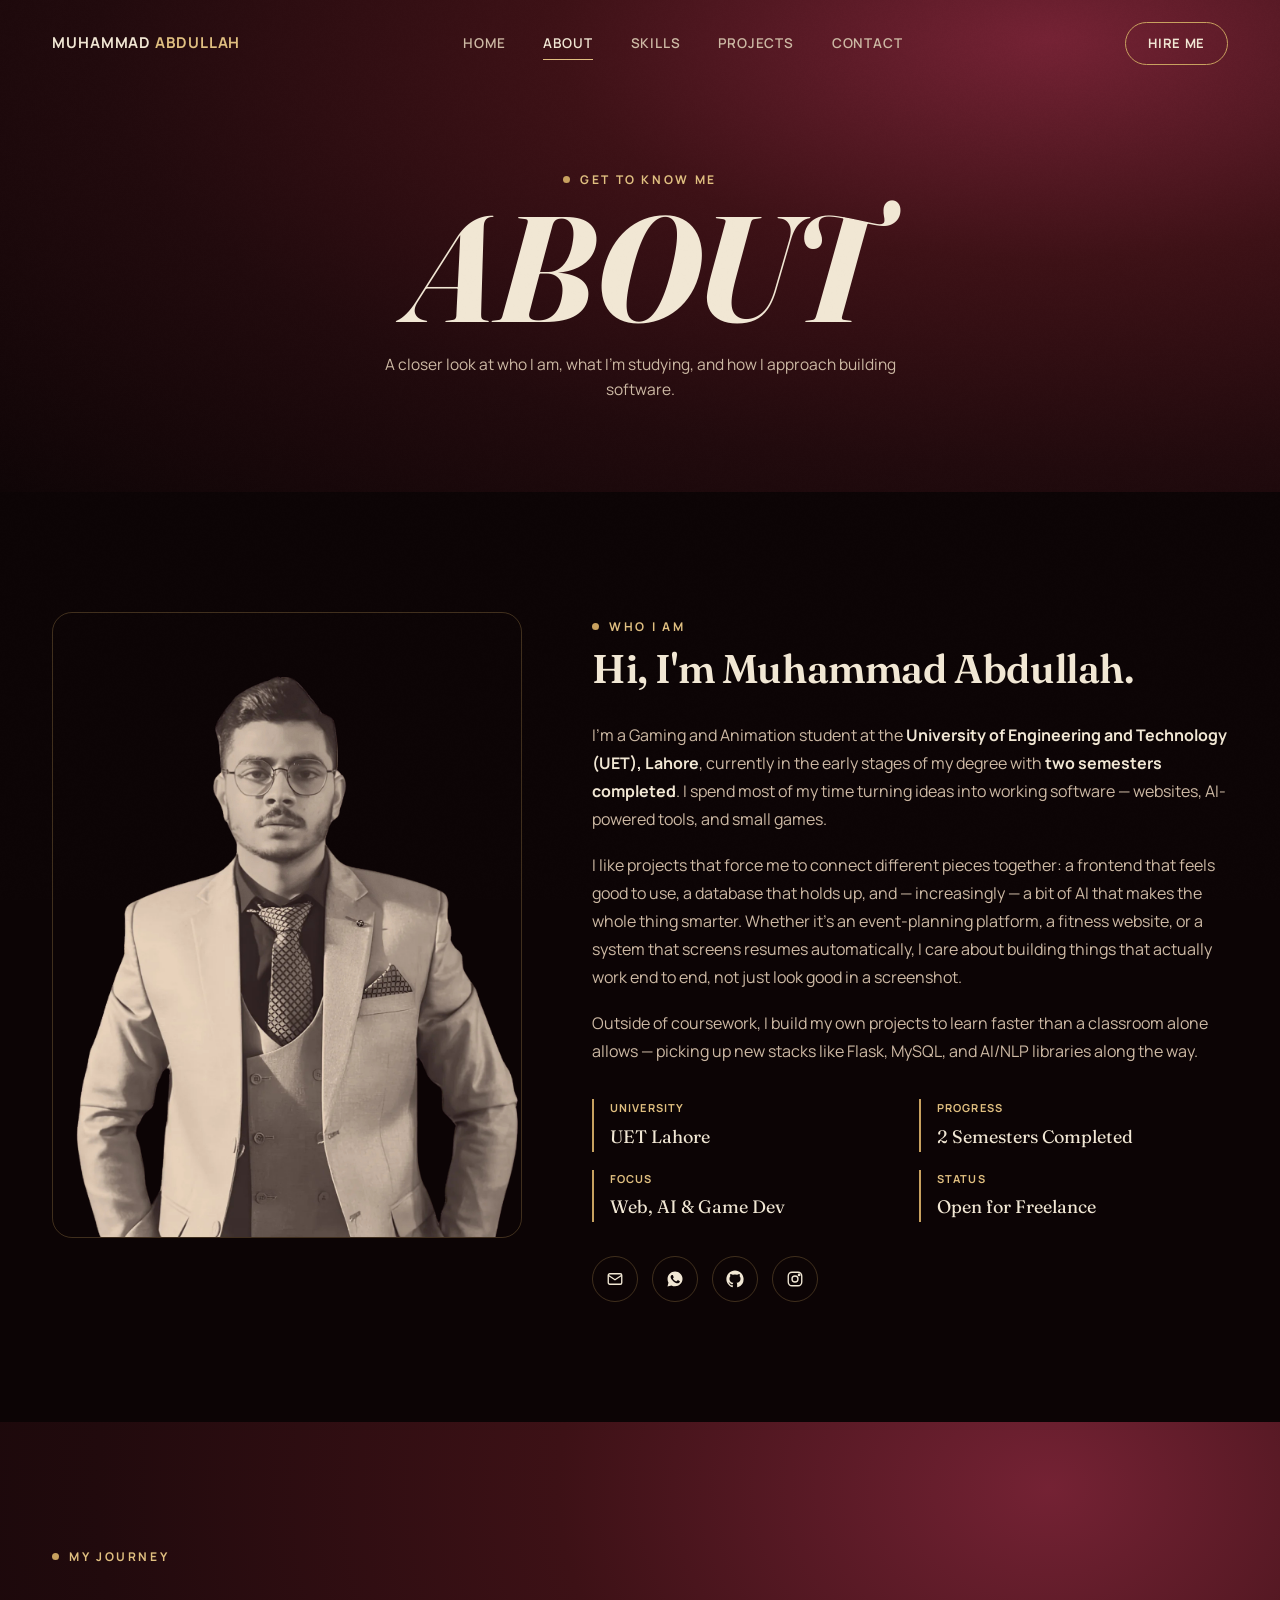
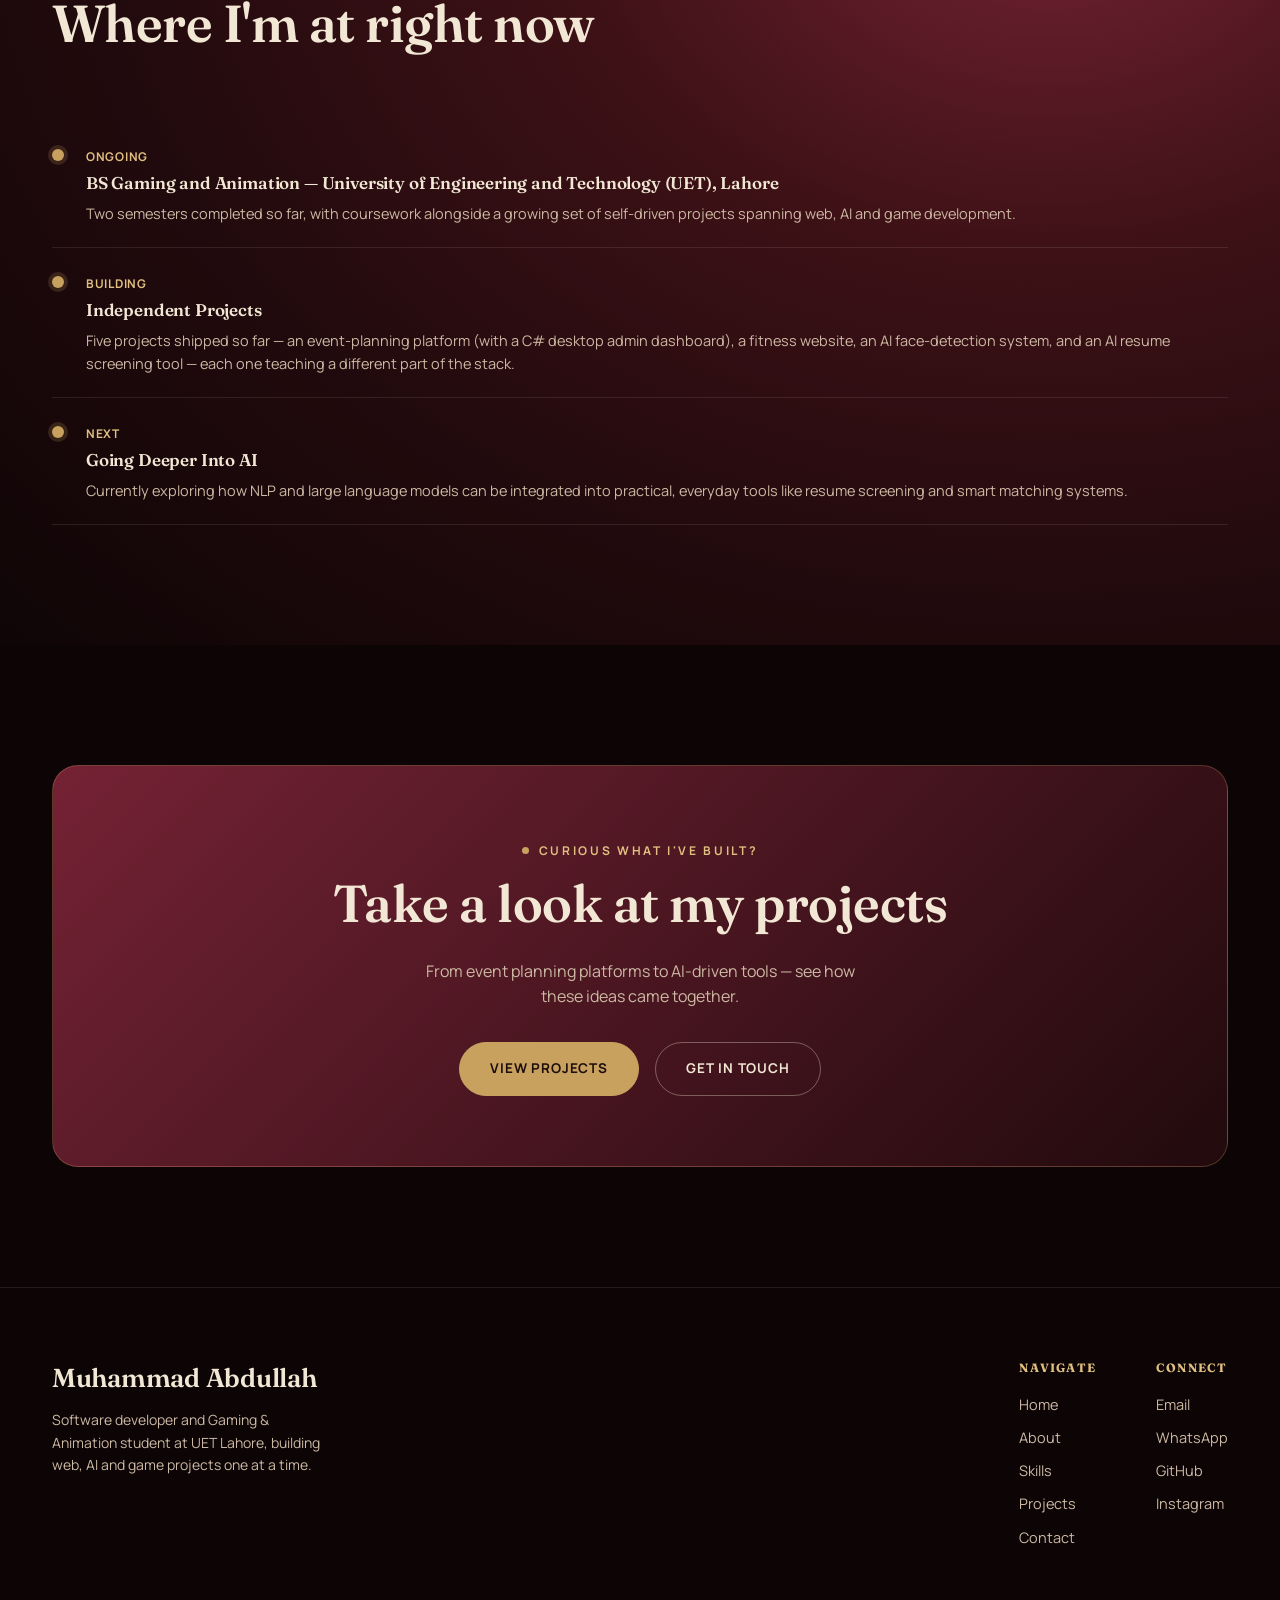
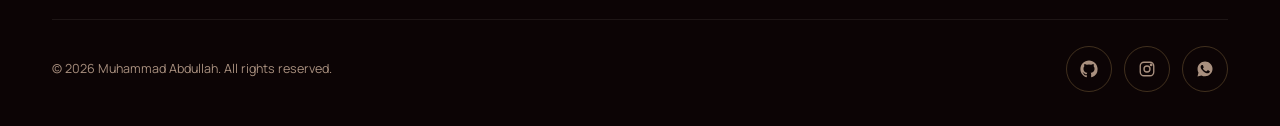
==== commit 84406ddf: "Updated" ====
--- a/about.html
+++ b/about.html
@@ -105,7 +105,7 @@
         <div>
           <span>Building</span>
           <h4>Independent Projects</h4>
-          <p>Four projects shipped so far — an event-planning platform, a fitness website, an AI face-detection system, and an AI resume screening tool — each one teaching a different part of the stack.</p>
+          <p>Five projects shipped so far — an event-planning platform (with a C# desktop admin dashboard), a fitness website, an AI face-detection system, and an AI resume screening tool — each one teaching a different part of the stack.</p>
         </div>
       </div>
       <div class="tl-item reveal reveal-delay-2">
